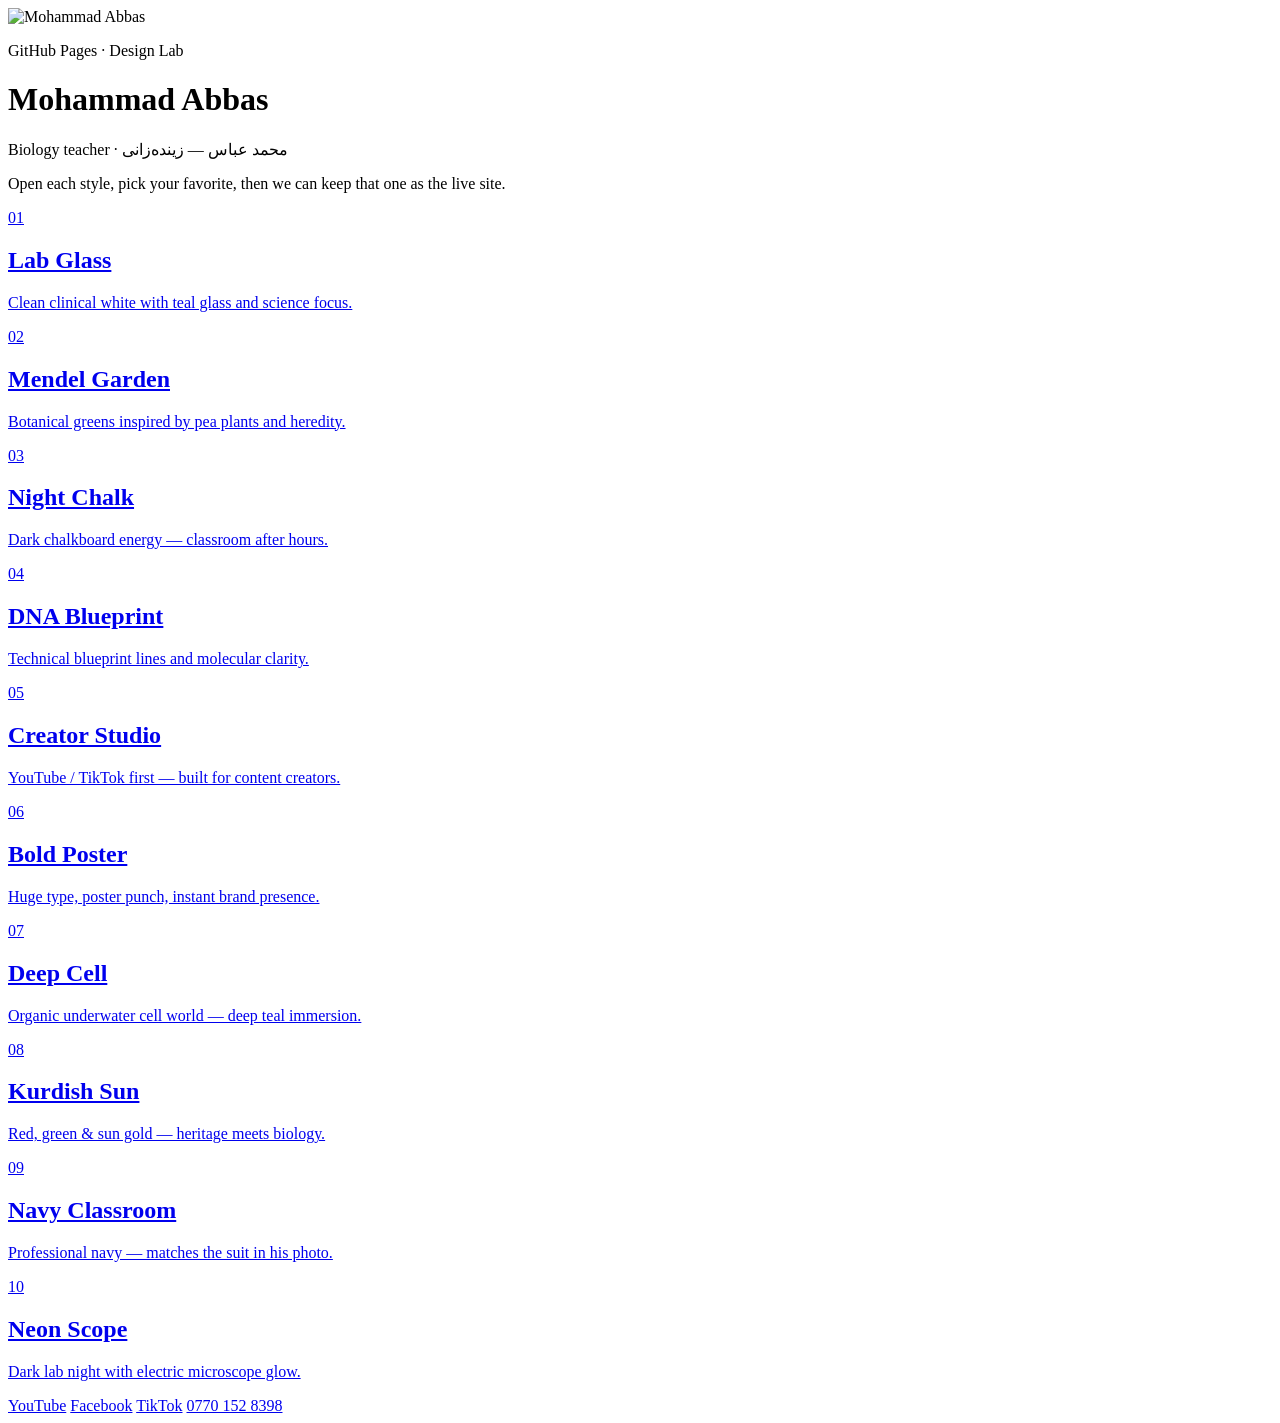
==== index.html @ 60accdbb "Add files via upload" ====
<!DOCTYPE html>
<html lang="ku" dir="ltr">
<head>
  <meta charset="UTF-8" />
  <meta name="viewport" content="width=device-width, initial-scale=1" />
  <title>Mohammad Abbas — Choose a Design</title>
  <meta name="description" content="Pick a homepage style for biology teacher Mohammad Abbas." />
  <link rel="preconnect" href="https://fonts.googleapis.com" />
  <link rel="preconnect" href="https://fonts.gstatic.com" crossorigin />
  <link href="https://fonts.googleapis.com/css2?family=Fraunces:opsz,wght@9..144,500;9..144,700&family=Outfit:wght@400;500;600;700&display=swap" rel="stylesheet" />
  <link rel="stylesheet" href="styles/hub.css" />
</head>
<body>
  <div class="bg-orbit" aria-hidden="true"></div>
  <header class="hub-header">
    <img class="hub-avatar" src="assets/teacher.jpg" alt="Mohammad Abbas" width="72" height="72" />
    <div>
      <p class="eyebrow">GitHub Pages · Design Lab</p>
      <h1>Mohammad Abbas</h1>
      <p class="sub">Biology teacher · محمد عباس — زیندەزانی</p>
    </div>
  </header>

  <main>
    <p class="intro">Open each style, pick your favorite, then we can keep that one as the live site.</p>

    <div class="grid" role="list">
      <a class="tile" href="designs/01-lab-glass.html" role="listitem" style="--accent:#0d9488">
        <span class="num">01</span>
        <h2>Lab Glass</h2>
        <p>Clean clinical white with teal glass and science focus.</p>
      </a>
      <a class="tile" href="designs/02-mendel-garden.html" role="listitem" style="--accent:#3f7a45">
        <span class="num">02</span>
        <h2>Mendel Garden</h2>
        <p>Botanical greens inspired by pea plants and heredity.</p>
      </a>
      <a class="tile" href="designs/03-night-chalk.html" role="listitem" style="--accent:#e8e0c8">
        <span class="num">03</span>
        <h2>Night Chalk</h2>
        <p>Dark chalkboard energy — classroom after hours.</p>
      </a>
      <a class="tile" href="designs/04-dna-blueprint.html" role="listitem" style="--accent:#1d6fb8">
        <span class="num">04</span>
        <h2>DNA Blueprint</h2>
        <p>Technical blueprint lines and molecular clarity.</p>
      </a>
      <a class="tile" href="designs/05-creator-studio.html" role="listitem" style="--accent:#e11d48">
        <span class="num">05</span>
        <h2>Creator Studio</h2>
        <p>YouTube / TikTok first — built for content creators.</p>
      </a>
      <a class="tile" href="designs/06-bold-poster.html" role="listitem" style="--accent:#f59e0b">
        <span class="num">06</span>
        <h2>Bold Poster</h2>
        <p>Huge type, poster punch, instant brand presence.</p>
      </a>
      <a class="tile" href="designs/07-deep-cell.html" role="listitem" style="--accent:#14b8a6">
        <span class="num">07</span>
        <h2>Deep Cell</h2>
        <p>Organic underwater cell world — deep teal immersion.</p>
      </a>
      <a class="tile" href="designs/08-kurdish-sun.html" role="listitem" style="--accent:#d4a017">
        <span class="num">08</span>
        <h2>Kurdish Sun</h2>
        <p>Red, green &amp; sun gold — heritage meets biology.</p>
      </a>
      <a class="tile" href="designs/09-navy-classroom.html" role="listitem" style="--accent:#1e3a5f">
        <span class="num">09</span>
        <h2>Navy Classroom</h2>
        <p>Professional navy — matches the suit in his photo.</p>
      </a>
      <a class="tile" href="designs/10-neon-scope.html" role="listitem" style="--accent:#39ff14">
        <span class="num">10</span>
        <h2>Neon Scope</h2>
        <p>Dark lab night with electric microscope glow.</p>
      </a>
    </div>
  </main>

  <footer class="hub-footer">
    <a href="https://www.youtube.com/@mohammd_abbas" target="_blank" rel="noopener">YouTube</a>
    <a href="https://www.facebook.com/profile.php?id=100077411403703" target="_blank" rel="noopener">Facebook</a>
    <a href="https://www.tiktok.com/@mohammad_abbas_bio12" target="_blank" rel="noopener">TikTok</a>
    <a href="tel:+9647701528398">0770 152 8398</a>
  </footer>
</body>
</html>
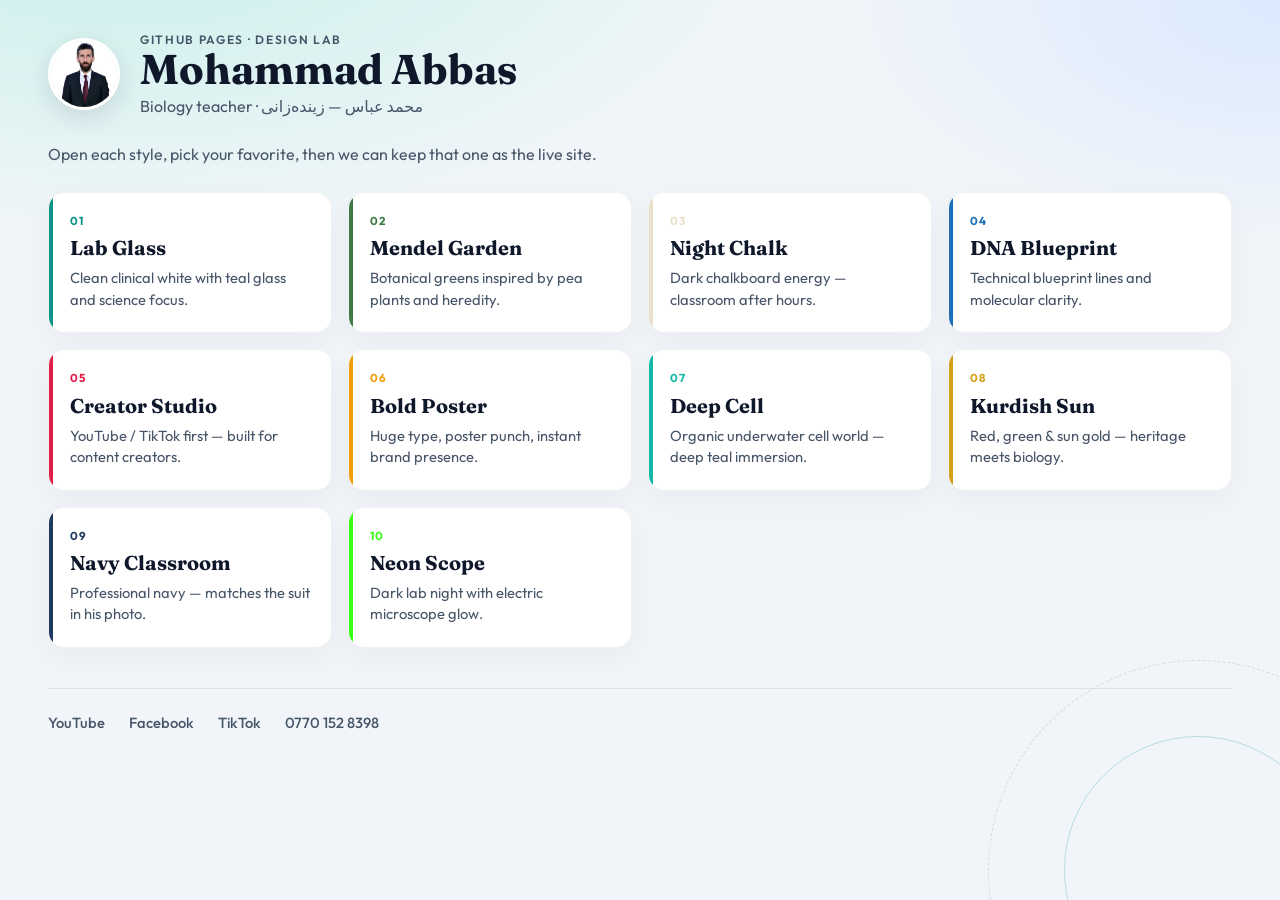
==== commit 75724b23: "Add biology teacher site with 10 homepage design variants. Hub page links to all styles with YouTube" ====
--- a/index.html
+++ b/index.html
@@ -1,88 +1,88 @@
-<!DOCTYPE html>
-<html lang="ku" dir="ltr">
-<head>
-  <meta charset="UTF-8" />
-  <meta name="viewport" content="width=device-width, initial-scale=1" />
-  <title>Mohammad Abbas — Choose a Design</title>
-  <meta name="description" content="Pick a homepage style for biology teacher Mohammad Abbas." />
-  <link rel="preconnect" href="https://fonts.googleapis.com" />
-  <link rel="preconnect" href="https://fonts.gstatic.com" crossorigin />
-  <link href="https://fonts.googleapis.com/css2?family=Fraunces:opsz,wght@9..144,500;9..144,700&family=Outfit:wght@400;500;600;700&display=swap" rel="stylesheet" />
-  <link rel="stylesheet" href="styles/hub.css" />
-</head>
-<body>
-  <div class="bg-orbit" aria-hidden="true"></div>
-  <header class="hub-header">
-    <img class="hub-avatar" src="assets/teacher.jpg" alt="Mohammad Abbas" width="72" height="72" />
-    <div>
-      <p class="eyebrow">GitHub Pages · Design Lab</p>
-      <h1>Mohammad Abbas</h1>
-      <p class="sub">Biology teacher · محمد عباس — زیندەزانی</p>
-    </div>
-  </header>
-
-  <main>
-    <p class="intro">Open each style, pick your favorite, then we can keep that one as the live site.</p>
-
-    <div class="grid" role="list">
-      <a class="tile" href="designs/01-lab-glass.html" role="listitem" style="--accent:#0d9488">
-        <span class="num">01</span>
-        <h2>Lab Glass</h2>
-        <p>Clean clinical white with teal glass and science focus.</p>
-      </a>
-      <a class="tile" href="designs/02-mendel-garden.html" role="listitem" style="--accent:#3f7a45">
-        <span class="num">02</span>
-        <h2>Mendel Garden</h2>
-        <p>Botanical greens inspired by pea plants and heredity.</p>
-      </a>
-      <a class="tile" href="designs/03-night-chalk.html" role="listitem" style="--accent:#e8e0c8">
-        <span class="num">03</span>
-        <h2>Night Chalk</h2>
-        <p>Dark chalkboard energy — classroom after hours.</p>
-      </a>
-      <a class="tile" href="designs/04-dna-blueprint.html" role="listitem" style="--accent:#1d6fb8">
-        <span class="num">04</span>
-        <h2>DNA Blueprint</h2>
-        <p>Technical blueprint lines and molecular clarity.</p>
-      </a>
-      <a class="tile" href="designs/05-creator-studio.html" role="listitem" style="--accent:#e11d48">
-        <span class="num">05</span>
-        <h2>Creator Studio</h2>
-        <p>YouTube / TikTok first — built for content creators.</p>
-      </a>
-      <a class="tile" href="designs/06-bold-poster.html" role="listitem" style="--accent:#f59e0b">
-        <span class="num">06</span>
-        <h2>Bold Poster</h2>
-        <p>Huge type, poster punch, instant brand presence.</p>
-      </a>
-      <a class="tile" href="designs/07-deep-cell.html" role="listitem" style="--accent:#14b8a6">
-        <span class="num">07</span>
-        <h2>Deep Cell</h2>
-        <p>Organic underwater cell world — deep teal immersion.</p>
-      </a>
-      <a class="tile" href="designs/08-kurdish-sun.html" role="listitem" style="--accent:#d4a017">
-        <span class="num">08</span>
-        <h2>Kurdish Sun</h2>
-        <p>Red, green &amp; sun gold — heritage meets biology.</p>
-      </a>
-      <a class="tile" href="designs/09-navy-classroom.html" role="listitem" style="--accent:#1e3a5f">
-        <span class="num">09</span>
-        <h2>Navy Classroom</h2>
-        <p>Professional navy — matches the suit in his photo.</p>
-      </a>
-      <a class="tile" href="designs/10-neon-scope.html" role="listitem" style="--accent:#39ff14">
-        <span class="num">10</span>
-        <h2>Neon Scope</h2>
-        <p>Dark lab night with electric microscope glow.</p>
-      </a>
-    </div>
-  </main>
-
-  <footer class="hub-footer">
-    <a href="https://www.youtube.com/@mohammd_abbas" target="_blank" rel="noopener">YouTube</a>
-    <a href="https://www.facebook.com/profile.php?id=100077411403703" target="_blank" rel="noopener">Facebook</a>
-    <a href="https://www.tiktok.com/@mohammad_abbas_bio12" target="_blank" rel="noopener">TikTok</a>
-    <a href="tel:+9647701528398">0770 152 8398</a>
-  </footer>
-</body>
-</html>
+<!DOCTYPE html>
+<html lang="ku" dir="ltr">
+<head>
+  <meta charset="UTF-8" />
+  <meta name="viewport" content="width=device-width, initial-scale=1" />
+  <title>Mohammad Abbas — Choose a Design</title>
+  <meta name="description" content="Pick a homepage style for biology teacher Mohammad Abbas." />
+  <link rel="preconnect" href="https://fonts.googleapis.com" />
+  <link rel="preconnect" href="https://fonts.gstatic.com" crossorigin />
+  <link href="https://fonts.googleapis.com/css2?family=Fraunces:opsz,wght@9..144,500;9..144,700&family=Outfit:wght@400;500;600;700&display=swap" rel="stylesheet" />
+  <link rel="stylesheet" href="styles/hub.css" />
+</head>
+<body>
+  <div class="bg-orbit" aria-hidden="true"></div>
+  <header class="hub-header">
+    <img class="hub-avatar" src="assets/teacher.jpg" alt="Mohammad Abbas" width="72" height="72" />
+    <div>
+      <p class="eyebrow">GitHub Pages · Design Lab</p>
+      <h1>Mohammad Abbas</h1>
+      <p class="sub">Biology teacher · محمد عباس — زیندەزانی</p>
+    </div>
+  </header>
+
+  <main>
+    <p class="intro">Open each style, pick your favorite, then we can keep that one as the live site.</p>
+
+    <div class="grid" role="list">
+      <a class="tile" href="designs/01-lab-glass.html" role="listitem" style="--accent:#0d9488">
+        <span class="num">01</span>
+        <h2>Lab Glass</h2>
+        <p>Clean clinical white with teal glass and science focus.</p>
+      </a>
+      <a class="tile" href="designs/02-mendel-garden.html" role="listitem" style="--accent:#3f7a45">
+        <span class="num">02</span>
+        <h2>Mendel Garden</h2>
+        <p>Botanical greens inspired by pea plants and heredity.</p>
+      </a>
+      <a class="tile" href="designs/03-night-chalk.html" role="listitem" style="--accent:#e8e0c8">
+        <span class="num">03</span>
+        <h2>Night Chalk</h2>
+        <p>Dark chalkboard energy — classroom after hours.</p>
+      </a>
+      <a class="tile" href="designs/04-dna-blueprint.html" role="listitem" style="--accent:#1d6fb8">
+        <span class="num">04</span>
+        <h2>DNA Blueprint</h2>
+        <p>Technical blueprint lines and molecular clarity.</p>
+      </a>
+      <a class="tile" href="designs/05-creator-studio.html" role="listitem" style="--accent:#e11d48">
+        <span class="num">05</span>
+        <h2>Creator Studio</h2>
+        <p>YouTube / TikTok first — built for content creators.</p>
+      </a>
+      <a class="tile" href="designs/06-bold-poster.html" role="listitem" style="--accent:#f59e0b">
+        <span class="num">06</span>
+        <h2>Bold Poster</h2>
+        <p>Huge type, poster punch, instant brand presence.</p>
+      </a>
+      <a class="tile" href="designs/07-deep-cell.html" role="listitem" style="--accent:#14b8a6">
+        <span class="num">07</span>
+        <h2>Deep Cell</h2>
+        <p>Organic underwater cell world — deep teal immersion.</p>
+      </a>
+      <a class="tile" href="designs/08-kurdish-sun.html" role="listitem" style="--accent:#d4a017">
+        <span class="num">08</span>
+        <h2>Kurdish Sun</h2>
+        <p>Red, green &amp; sun gold — heritage meets biology.</p>
+      </a>
+      <a class="tile" href="designs/09-navy-classroom.html" role="listitem" style="--accent:#1e3a5f">
+        <span class="num">09</span>
+        <h2>Navy Classroom</h2>
+        <p>Professional navy — matches the suit in his photo.</p>
+      </a>
+      <a class="tile" href="designs/10-neon-scope.html" role="listitem" style="--accent:#39ff14">
+        <span class="num">10</span>
+        <h2>Neon Scope</h2>
+        <p>Dark lab night with electric microscope glow.</p>
+      </a>
+    </div>
+  </main>
+
+  <footer class="hub-footer">
+    <a href="https://www.youtube.com/@mohammd_abbas" target="_blank" rel="noopener">YouTube</a>
+    <a href="https://www.facebook.com/profile.php?id=100077411403703" target="_blank" rel="noopener">Facebook</a>
+    <a href="https://www.tiktok.com/@mohammad_abbas_bio12" target="_blank" rel="noopener">TikTok</a>
+    <a href="tel:+9647701528398">0770 152 8398</a>
+  </footer>
+</body>
+</html>
--- a/styles/hub.css
+++ b/styles/hub.css
@@ -0,0 +1,178 @@
+:root {
+  --ink: #0f172a;
+  --muted: #475569;
+  --paper: #f1f5f9;
+  --tile: #ffffff;
+}
+
+* { box-sizing: border-box; margin: 0; padding: 0; }
+
+body {
+  min-height: 100vh;
+  font-family: "Outfit", system-ui, sans-serif;
+  color: var(--ink);
+  background:
+    radial-gradient(1200px 600px at 10% -10%, #c7f0ea 0%, transparent 55%),
+    radial-gradient(900px 500px at 100% 0%, #dbeafe 0%, transparent 50%),
+    var(--paper);
+  padding: 2rem clamp(1rem, 4vw, 3rem) 3rem;
+  overflow-x: hidden;
+}
+
+.bg-orbit {
+  position: fixed;
+  inset: auto -10% -20% auto;
+  width: 420px;
+  height: 420px;
+  border-radius: 50%;
+  border: 1px dashed rgba(15, 23, 42, 0.12);
+  pointer-events: none;
+  animation: spin 48s linear infinite;
+}
+
+.bg-orbit::before {
+  content: "";
+  position: absolute;
+  inset: 18%;
+  border-radius: 50%;
+  border: 1px solid rgba(13, 148, 136, 0.25);
+}
+
+@keyframes spin { to { transform: rotate(360deg); } }
+
+.hub-header {
+  display: flex;
+  align-items: center;
+  gap: 1.25rem;
+  margin-bottom: 1.75rem;
+  animation: rise 0.7s ease both;
+}
+
+.hub-avatar {
+  width: 72px;
+  height: 72px;
+  border-radius: 50%;
+  object-fit: cover;
+  border: 3px solid #fff;
+  box-shadow: 0 8px 24px rgba(15, 23, 42, 0.12);
+}
+
+.eyebrow {
+  font-size: 0.75rem;
+  letter-spacing: 0.14em;
+  text-transform: uppercase;
+  color: var(--muted);
+  font-weight: 600;
+}
+
+h1 {
+  font-family: "Fraunces", Georgia, serif;
+  font-size: clamp(1.8rem, 4vw, 2.6rem);
+  line-height: 1.1;
+}
+
+.sub { color: var(--muted); margin-top: 0.2rem; }
+
+.intro {
+  max-width: 36rem;
+  color: var(--muted);
+  margin-bottom: 1.75rem;
+  animation: rise 0.7s ease 0.08s both;
+}
+
+.grid {
+  display: grid;
+  grid-template-columns: repeat(auto-fill, minmax(240px, 1fr));
+  gap: 1rem;
+}
+
+.tile {
+  display: flex;
+  flex-direction: column;
+  gap: 0.45rem;
+  padding: 1.25rem 1.3rem 1.4rem;
+  background: var(--tile);
+  border: 1px solid rgba(15, 23, 42, 0.06);
+  border-radius: 1rem;
+  text-decoration: none;
+  color: inherit;
+  box-shadow: 0 10px 30px rgba(15, 23, 42, 0.04);
+  transition: transform 0.25s ease, box-shadow 0.25s ease, border-color 0.25s ease;
+  position: relative;
+  overflow: hidden;
+  animation: rise 0.65s ease both;
+}
+
+.tile:nth-child(1) { animation-delay: 0.05s; }
+.tile:nth-child(2) { animation-delay: 0.09s; }
+.tile:nth-child(3) { animation-delay: 0.13s; }
+.tile:nth-child(4) { animation-delay: 0.17s; }
+.tile:nth-child(5) { animation-delay: 0.21s; }
+.tile:nth-child(6) { animation-delay: 0.25s; }
+.tile:nth-child(7) { animation-delay: 0.29s; }
+.tile:nth-child(8) { animation-delay: 0.33s; }
+.tile:nth-child(9) { animation-delay: 0.37s; }
+.tile:nth-child(10) { animation-delay: 0.41s; }
+
+.tile::before {
+  content: "";
+  position: absolute;
+  left: 0;
+  top: 0;
+  bottom: 0;
+  width: 4px;
+  background: var(--accent);
+}
+
+.tile:hover,
+.tile:focus-visible {
+  transform: translateY(-4px);
+  box-shadow: 0 18px 40px rgba(15, 23, 42, 0.1);
+  border-color: color-mix(in srgb, var(--accent) 35%, transparent);
+  outline: none;
+}
+
+.num {
+  font-size: 0.72rem;
+  font-weight: 700;
+  letter-spacing: 0.12em;
+  color: var(--accent);
+}
+
+.tile h2 {
+  font-family: "Fraunces", Georgia, serif;
+  font-size: 1.25rem;
+}
+
+.tile p {
+  font-size: 0.92rem;
+  color: var(--muted);
+  line-height: 1.45;
+}
+
+.hub-footer {
+  display: flex;
+  flex-wrap: wrap;
+  gap: 1rem 1.5rem;
+  margin-top: 2.5rem;
+  padding-top: 1.5rem;
+  border-top: 1px solid rgba(15, 23, 42, 0.08);
+}
+
+.hub-footer a {
+  color: var(--muted);
+  text-decoration: none;
+  font-weight: 500;
+  font-size: 0.92rem;
+}
+
+.hub-footer a:hover { color: var(--ink); }
+
+@keyframes rise {
+  from { opacity: 0; transform: translateY(14px); }
+  to { opacity: 1; transform: translateY(0); }
+}
+
+@media (max-width: 560px) {
+  .hub-header { align-items: flex-start; }
+}
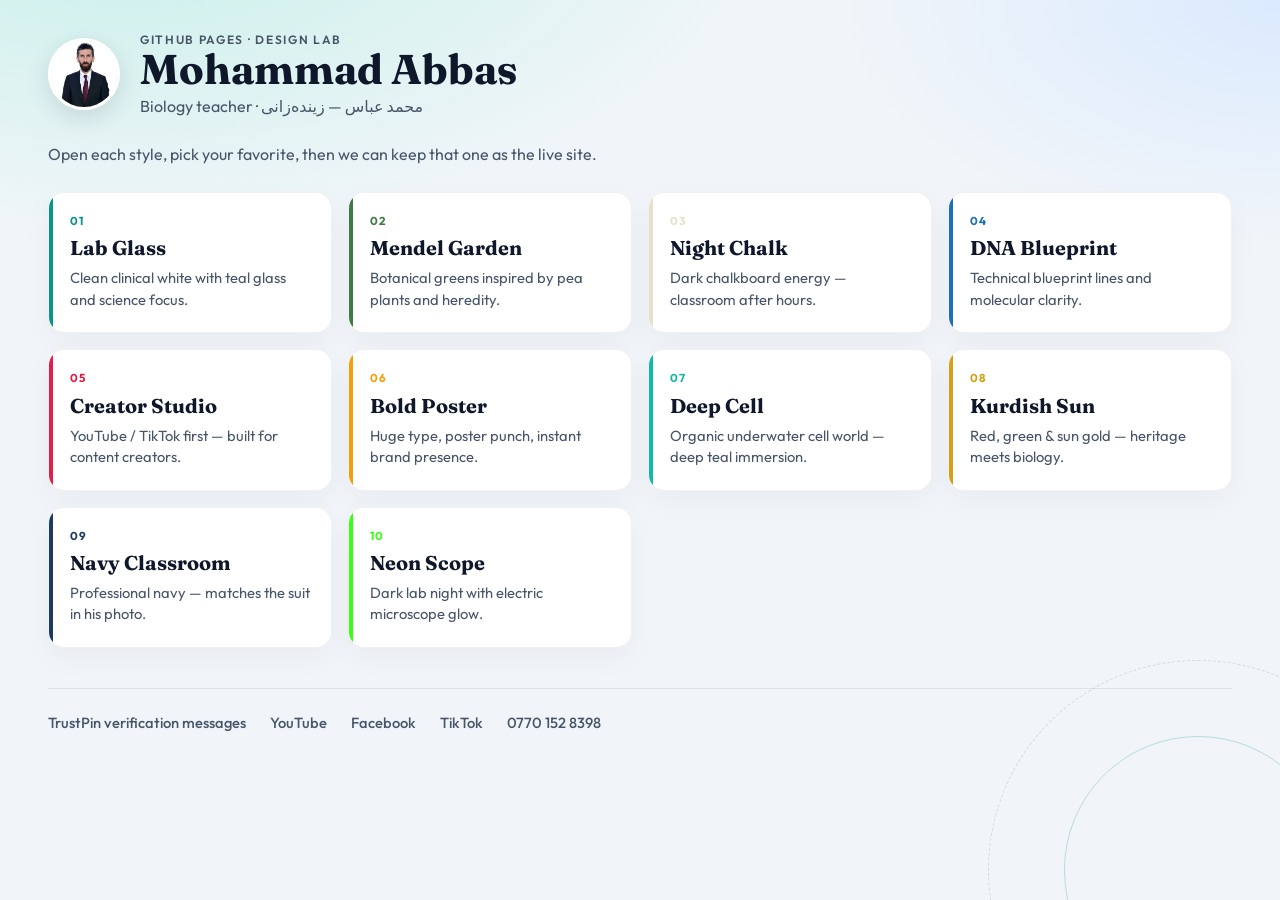
==== commit bff76d42: "Add TrustPin verification service page" ====
--- a/index.html
+++ b/index.html
@@ -79,6 +79,7 @@
   </main>
 
   <footer class="hub-footer">
+    <a href="trustpin/">TrustPin verification messages</a>
     <a href="https://www.youtube.com/@mohammd_abbas" target="_blank" rel="noopener">YouTube</a>
     <a href="https://www.facebook.com/profile.php?id=100077411403703" target="_blank" rel="noopener">Facebook</a>
     <a href="https://www.tiktok.com/@mohammad_abbas_bio12" target="_blank" rel="noopener">TikTok</a>
